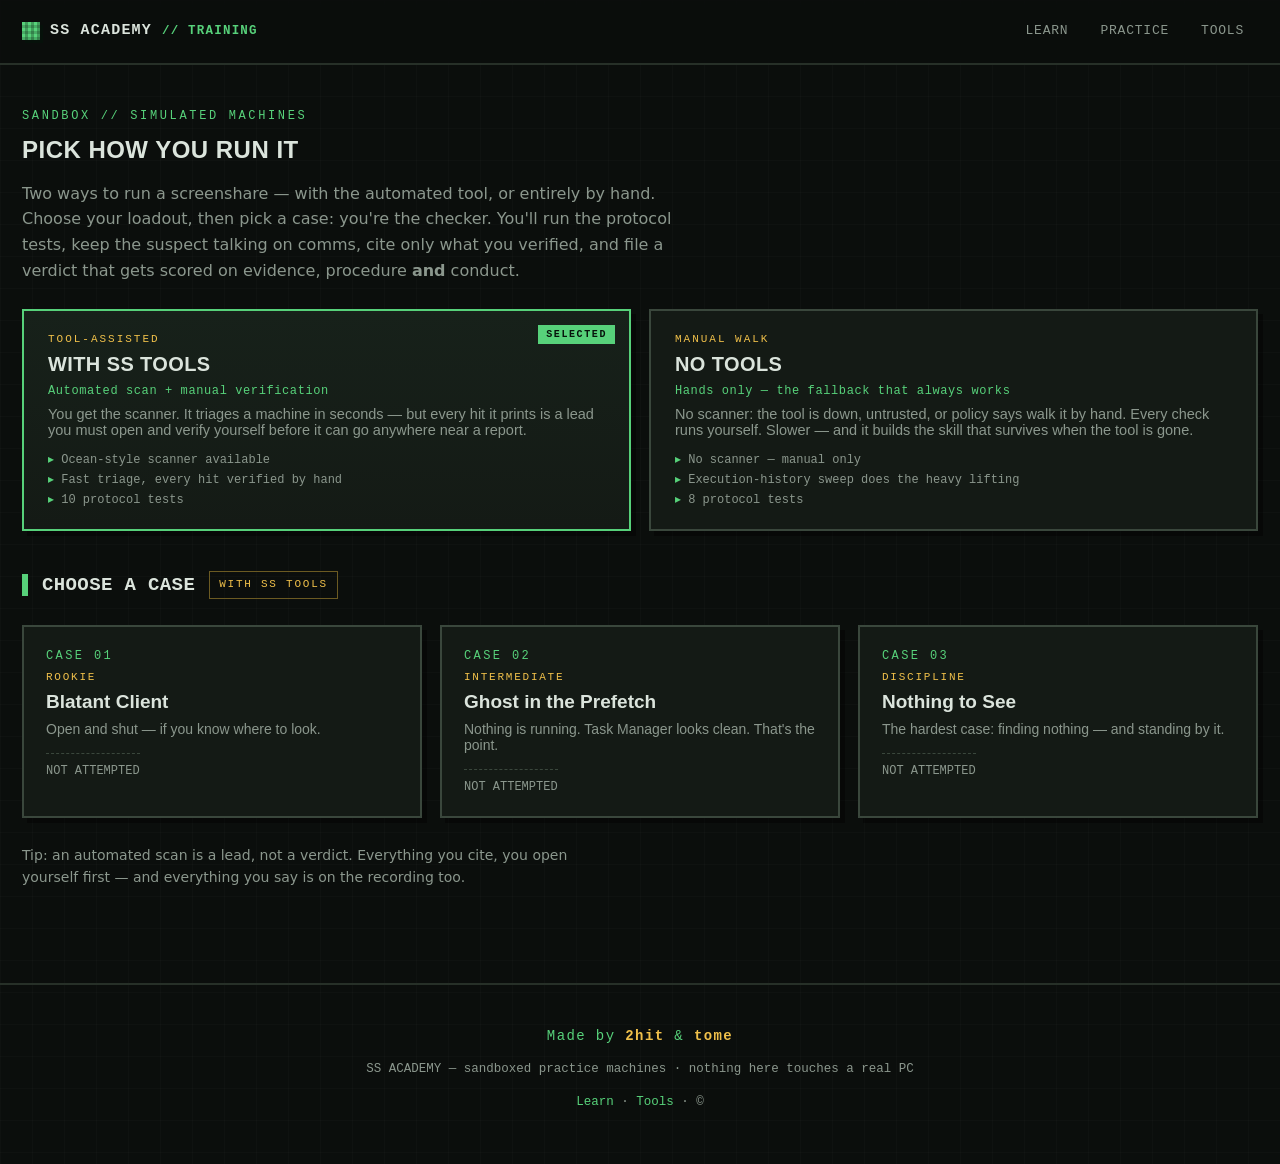
==== practice.html @ bb81f4fd "SS Academy — training site for Minecraft screenshare staff" ====
<!DOCTYPE html>
<html lang="en">
<head>
  <meta charset="utf-8">
  <meta name="viewport" content="width=device-width, initial-scale=1">
  <title>Practice — SS Academy</title>
  <meta name="description" content="Play a Minecraft screenshare simulator: pick a mode (with SS tools or without), run the protocol tests, handle the suspect's talk, cite evidence, file a verdict.">
  <link rel="icon" href="data:image/svg+xml,%3Csvg%20xmlns='http://www.w3.org/2000/svg' viewBox='0 0 16 16'%3E%3Crect width='16' height='16' fill='%2357d17a'/%3E%3Crect width='16' height='5' fill='%232c7a48'/%3E%3C/svg%3E">
  <link rel="stylesheet" href="assets/styles.css">
</head>
<body>

  <header class="topbar">
    <a class="brand" href="index.html"><span class="brand-block"></span>SS&nbsp;ACADEMY<small>// training</small></a>
    <nav class="nav">
      <a href="index.html">Learn</a>
      <a href="practice.html">Practice</a>
      <a href="tools.html">Tools</a>
    </nav>
  </header>

  <main class="wrap sim-wrap">

    <!-- ===== mode + case select ===== -->
    <div id="case-select">
      <p class="kicker">Sandbox // simulated machines</p>
      <h1 class="section-title" style="border:0;padding:0">Pick how you run it</h1>
      <p class="lede">
        Two ways to run a screenshare — with the automated tool, or entirely by hand.
        Choose your loadout, then pick a case: you're the checker. You'll run the protocol
        tests, keep the suspect talking on comms, cite only what you verified, and file a
        verdict that gets scored on evidence, procedure <b>and</b> conduct.
      </p>

      <div class="mode-grid" id="mode-grid"></div>

      <div class="subhead">
        <h2>Choose a case</h2>
        <span class="mode-badge" id="mode-badge">TOOL-ASSISTED</span>
      </div>
      <div class="case-grid" id="case-grid"></div>

      <p class="lede" style="margin-top:26px;font-size:14px">
        Tip: an automated scan is a lead, not a verdict. Everything you cite, you open yourself first —
        and everything you say is on the recording too.
      </p>
    </div>

    <!-- ===== briefing overlay ===== -->
    <div class="overlay" id="briefing" hidden>
      <div class="sheet">
        <span class="sheet-kicker">CASE BRIEF // PRIVATE CHANNEL</span>
        <h2>Field report</h2>
        <div class="report" id="brief-report"></div>

        <div class="runsheet">
          <h5>Run sheet <span id="brief-mode">WITH SS TOOLS</span></h5>
          <ol id="brief-steps"></ol>
        </div>

        <p class="rule">REC ON · player rights read out · evidence standard: beyond reasonable doubt · the suspect talks throughout — watch the comms channel</p>
        <div class="sheet-actions">
          <button class="btn btn-accent" id="btn-begin">▶ Begin check</button>
          <button class="btn btn-ghost" id="brief-cancel">Back to case list</button>
        </div>
      </div>
    </div>

    <!-- ===== case view ===== -->
    <div id="case-view" hidden>
      <div class="case-head">
        <div>
          <h2 id="case-title">CASE</h2>
          <span class="case-sub">SESSION RECORDED · EVIDENCE STANDARD: BEYOND REASONABLE DOUBT</span>
        </div>
        <div class="case-head-right">
          <span class="head-chip mode-chip" id="mode-chip">TOOL-ASSISTED</span>
          <span class="head-chip rec-chip" id="rec-chip">○ REC OFF</span>
          <button class="btn btn-ghost" id="btn-abandon">‹ Case list</button>
        </div>
      </div>

      <!-- protocol tests -->
      <section class="tests">
        <div class="tests-top">
          <span class="tests-title">Tests <small>// run the session like you would for real</small></span>
          <span class="tests-count" id="tests-count">0/8</span>
        </div>
        <div class="test-chips" id="test-chips"></div>
        <div class="test-log" id="test-log"><span class="muted">No tests run yet — start with the recording.</span></div>
      </section>

      <div class="sim-grid">
        <div class="sim-main">
          <nav class="panel-nav" id="panel-nav"></nav>
          <div class="panel-body" id="panel-body"></div>
        </div>

        <div class="side">
          <!-- suspect comms -->
          <section class="talk">
            <div class="talk-head">
              <span class="talk-name" id="talk-name">SUSPECT</span>
              <span class="talk-state" id="talk-state">ON CALL</span>
            </div>
            <div class="talk-feed" id="talk-feed"></div>
            <div class="talk-options" id="talk-options"></div>
          </section>

          <aside class="case-file">
            <h3>Case file</h3>
            <p class="hint">Items you cite go in the report. Remove anything you wouldn't defend at appeal.</p>
            <ul id="flagged-list"></ul>
            <div id="rights-badge" hidden></div>
            <button class="btn btn-accent" id="btn-verdict" style="width:100%">File verdict</button>
          </aside>
        </div>
      </div>
    </div>

    <!-- ===== item viewer modal ===== -->
    <div class="overlay" id="modal" hidden>
      <div class="sheet modal-box">
        <div class="modal-head">
          <div>
            <h3 id="modal-title"></h3>
            <div class="modal-sub" id="modal-sub"></div>
            <div class="modal-meta" id="modal-meta"></div>
          </div>
          <button class="close-x" id="btn-close" title="Close">✕</button>
        </div>

        <div class="rights-box" id="rights-warn" hidden>
          <h4>⚠ Player rights warning</h4>
          <p>This falls under the player's right to refuse invasive searches — browser/search history, personal files, credentials, social dumps.</p>
          <p class="small">Proceeding stamps a <b>procedural breach</b> on this session. On appeal, evidence collected past the line can take the whole ban down with it. The suspect is saying something about it right now — check comms.</p>
          <div class="sheet-actions">
            <button class="btn btn-ghost" id="btn-rights-back">Close — I don't need it</button>
            <button class="btn btn-danger" id="btn-rights-proceed">Proceed anyway</button>
          </div>
        </div>

        <div id="modal-detail"></div>

        <div class="modal-actions" id="modal-actions">
          <span id="flag-area" style="display:flex;gap:10px;align-items:center;flex-wrap:wrap">
            <button class="btn btn-accent" id="btn-flag">⚑ Cite as evidence</button>
            <span class="breach-tag" id="breach-tag" hidden>PROCEDURAL BREACH ON RECORD — cannot cite</span>
          </span>
        </div>
      </div>
    </div>

    <!-- ===== verdict modal ===== -->
    <div class="overlay" id="verdict-modal" hidden>
      <div class="sheet">
        <span class="sheet-kicker">REPORT STATION</span>
        <h2>File your verdict</h2>

        <label class="verdict-opt">
          <input type="radio" name="verdict" value="ban">
          <span><b>BAN — evidence is concrete</b><span>Artifacts you verified directly tie this player to cheats.</span></span>
        </label>
        <label class="verdict-opt">
          <input type="radio" name="verdict" value="insufficient">
          <span><b>INSUFFICIENT — cannot stand at appeal</b><span>Something is off, but nothing verified meets the standard.</span></span>
        </label>
        <label class="verdict-opt">
          <input type="radio" name="verdict" value="clean">
          <span><b>CLEAN — nothing here</b><span>Checks came back clear. The player walks.</span></span>
        </label>

        <div id="cites-wrap">
          <h5>Items cited in this report</h5>
          <ul id="verdict-cites"></ul>
        </div>
        <p id="verdict-hint"></p>

        <div class="sheet-actions">
          <button class="btn btn-accent" id="btn-submit-verdict">Next: field test ›</button>
          <button class="btn btn-ghost" id="verdict-cancel">Back to check</button>
        </div>
      </div>
    </div>

    <!-- ===== field test modal ===== -->
    <div class="overlay" id="quiz-modal" hidden>
      <div class="sheet">
        <span class="sheet-kicker">FIELD TEST // 3 QUESTIONS</span>
        <h2>Before you file</h2>
        <p class="muted" style="margin-top:6px">Procedure, player-talk, evidence standard. Answers are scored — pick what you'd actually say and do.</p>
        <div id="quiz-qs"></div>
        <p id="quiz-hint"></p>
        <div class="sheet-actions">
          <button class="btn btn-accent" id="btn-submit-quiz">Submit answers &amp; file verdict</button>
        </div>
      </div>
    </div>

    <!-- ===== appeal modal ===== -->
    <div class="overlay" id="appeal-modal" hidden>
      <div class="sheet">
        <span class="sheet-kicker">APPEAL // THE PANEL REVIEWS YOUR FILE</span>
        <h2>Defend the case</h2>
        <p class="muted" style="margin-top:6px">The player disputes it. Three challenges to your report — any citation the panel isn't convinced by gets <b>struck</b>, and a ban left standing on nothing is overturned.</p>
        <div id="appeal-qs"></div>
        <p id="appeal-hint"></p>
        <div class="sheet-actions">
          <button class="btn btn-accent" id="btn-submit-appeal">Hear the verdict</button>
        </div>
      </div>
    </div>

    <!-- ===== results overlay ===== -->
    <div class="overlay" id="results" hidden>
      <div class="sheet results-sheet">
        <span class="sheet-kicker">SESSION REVIEW</span>
        <div class="results-top">
          <h2 id="results-grade">—</h2>
          <span id="results-score">0/100</span>
        </div>
        <div id="results-verdict"></div>

        <ul id="breakdown"></ul>
        <div class="results-note" id="results-note"></div>

        <!-- after-action: the part of the machine your report never touched -->
        <div class="review" id="review" hidden>
          <h5>After-action // what your report doesn't show</h5>
          <div class="rev-block" id="review-missed-wrap" hidden>
            <h6 class="rev-miss-h">MISSED — evidence your report never cited</h6>
            <div id="review-missed"></div>
          </div>
          <div class="rev-block" id="review-held-wrap" hidden>
            <h6 class="rev-held-h">HELD THE LINE — temptations you didn't act on</h6>
            <div id="review-held"></div>
          </div>
        </div>

        <div class="quiz-review" id="quiz-review" hidden></div>

        <div class="debrief" id="debrief"></div>

        <div class="sheet-actions">
          <button class="btn btn-accent" id="btn-replay">↻ Replay case</button>
          <button class="btn" id="btn-cases">Case list</button>
        </div>
      </div>
    </div>

  </main>

  <footer class="footer">
    <p class="credit">Made by <b>2hit</b> &amp; <b>tome</b></p>
    <p>SS ACADEMY — sandboxed practice machines · nothing here touches a real PC</p>
    <p><a href="index.html">Learn</a> · <a href="tools.html">Tools</a> · © <span data-year></span></p>
  </footer>

  <script src="assets/scenarios.js"></script>
  <script src="assets/session.js"></script>
  <script src="assets/sim.js"></script>
</body>
</html>
---- assets/styles.css ----
/* ============================================================
   SS Academy — dark ops-console theme with blocky accents
   Zero external resources: system fonts only, works offline.
   ============================================================ */

:root {
  --bg: #0b0e0c;
  --bg2: #10150f;
  --panel: #141a15;
  --panel2: #1a211b;
  --line: #273028;
  --line-hi: #3a473c;
  --text: #dbe4dc;
  --muted: #8b978d;
  --accent: #57d17a;
  --accent-dim: #2c7a48;
  --gold: #f0c04a;
  --red: #e5534b;
  --blue: #5aa7e8;
  --mono: "Lucida Console", "Courier New", ui-monospace, monospace;
  --sans: Tahoma, Verdana, "DejaVu Sans", Geneva, sans-serif;
  --display: "Arial Black", "Arial Bold", Impact, "Helvetica Neue", sans-serif;
}

* { box-sizing: border-box; }

/* `hidden` must win over component display rules */
[hidden] { display: none !important; }

html { scroll-behavior: smooth; scroll-padding-top: 76px; }

body {
  margin: 0;
  background:
    linear-gradient(90deg, rgba(255,255,255,.014) 1px, transparent 1px) 0 0 / 32px 32px,
    linear-gradient(rgba(255,255,255,.014) 1px, transparent 1px) 0 0 / 32px 32px,
    var(--bg);
  color: var(--text);
  font-family: var(--sans);
  font-size: 16px;
  line-height: 1.6;
}

h1, h2, h3, h4, .mono { font-family: var(--mono); }

h1, h2, h3 { line-height: 1.2; letter-spacing: .02em; }

a { color: var(--accent); text-decoration: none; }
a:hover { text-decoration: underline; }

::selection { background: var(--accent-dim); color: #fff; }

/* ---------- top bar ---------- */

.topbar {
  position: sticky;
  top: 0;
  z-index: 40;
  display: flex;
  align-items: center;
  gap: 20px;
  padding: 12px 22px;
  background: rgba(11, 14, 12, .92);
  border-bottom: 2px solid var(--line);
  backdrop-filter: blur(6px);
}

.brand {
  display: flex;
  align-items: center;
  gap: 10px;
  font-family: var(--mono);
  font-weight: 700;
  font-size: 15px;
  letter-spacing: .08em;
  color: var(--text);
  text-transform: uppercase;
}
.brand:hover { text-decoration: none; }

.brand-block {
  width: 18px;
  height: 18px;
  background:
    linear-gradient(90deg, transparent 50%, rgba(0,0,0,.25) 50%) 0 0 / 6px 6px,
    linear-gradient(transparent 50%, rgba(0,0,0,.18) 50%) 0 0 / 6px 6px,
    var(--accent);
  box-shadow: 3px 3px 0 #06110a;
}

.brand small { color: var(--accent); }

.nav { display: flex; gap: 4px; margin-left: auto; flex-wrap: wrap; }

.nav a {
  font-family: var(--mono);
  font-size: 13px;
  letter-spacing: .06em;
  text-transform: uppercase;
  color: var(--muted);
  padding: 7px 12px;
  border: 2px solid transparent;
}
.nav a:hover { color: var(--text); text-decoration: none; background: var(--panel); }
.nav a.active { color: var(--bg); background: var(--accent); border-color: var(--accent); font-weight: 700; }

/* ---------- layout ---------- */

.wrap { max-width: 1120px; margin: 0 auto; padding: 42px 22px 80px; }

.kicker {
  font-family: var(--mono);
  font-size: 12px;
  letter-spacing: .22em;
  text-transform: uppercase;
  color: var(--accent);
  margin: 0 0 10px;
}

.lede { color: var(--muted); max-width: 68ch; }

section { margin-top: 56px; }

.section-title {
  font-size: 24px;
  text-transform: uppercase;
  margin: 0 0 6px;
  border-left: 6px solid var(--accent);
  padding-left: 14px;
}

.section-sub { color: var(--muted); margin: 0 0 24px; }

/* ---------- hero ---------- */

.hero {
  margin-top: 26px;
  padding: 44px 40px;
  background: linear-gradient(180deg, var(--panel2), var(--panel));
  border: 2px solid var(--line-hi);
  box-shadow: 8px 8px 0 rgba(0,0,0,.45);
  position: relative;
  overflow: hidden;
}
.hero::after {
  content: "";
  position: absolute;
  inset: auto 0 0 0;
  height: 6px;
  background: repeating-linear-gradient(90deg, var(--accent) 0 18px, var(--accent-dim) 18px 36px);
}

.hero h1 {
  font-size: clamp(30px, 5vw, 46px);
  margin: 0 0 14px;
  text-transform: uppercase;
}

.hero h1 em { font-style: normal; color: var(--accent); }

.hero p { color: var(--muted); max-width: 62ch; }

.cta-row { display: flex; gap: 14px; flex-wrap: wrap; margin-top: 28px; }

/* ---------- buttons ---------- */

.btn {
  display: inline-block;
  font-family: var(--mono);
  font-size: 13px;
  font-weight: 700;
  letter-spacing: .08em;
  text-transform: uppercase;
  color: var(--text);
  background: var(--panel2);
  border: 2px solid var(--line-hi);
  padding: 11px 18px;
  cursor: pointer;
  box-shadow: 4px 4px 0 rgba(0,0,0,.5);
  transition: transform .06s, box-shadow .06s;
}
.btn:hover { transform: translate(-2px, -2px); box-shadow: 6px 6px 0 rgba(0,0,0,.5); text-decoration: none; }
.btn:active { transform: translate(1px, 1px); box-shadow: 2px 2px 0 rgba(0,0,0,.5); }

.btn-accent { background: var(--accent); border-color: var(--accent); color: #07130b; }
.btn-warn { background: var(--gold); border-color: var(--gold); color: #1a1405; }
.btn-danger { background: transparent; border-color: var(--red); color: var(--red); }
.btn-ghost { background: transparent; }
.btn-lg { font-size: 15px; padding: 14px 26px; }

.btn-danger-flash { animation: pulse 1.1s infinite; border-color: var(--red); color: var(--red); }
@keyframes pulse { 50% { box-shadow: 0 0 0 4px rgba(229,83,75,.25); } }

/* ---------- cards / grids ---------- */

.grid { display: grid; gap: 18px; }
.grid-3 { grid-template-columns: repeat(auto-fit, minmax(250px, 1fr)); }
.grid-2 { grid-template-columns: repeat(auto-fit, minmax(320px, 1fr)); }

.card {
  background: var(--panel);
  border: 2px solid var(--line);
  padding: 22px;
}
.card h3 { margin: 0 0 10px; font-size: 16px; text-transform: uppercase; }
.card p { margin: 0; color: var(--muted); font-size: 15px; }

.tag {
  display: inline-block;
  font-family: var(--mono);
  font-size: 11px;
  letter-spacing: .14em;
  text-transform: uppercase;
  padding: 3px 8px;
  border: 1px solid var(--line-hi);
  color: var(--muted);
  margin-bottom: 12px;
}
.tag.ok { color: var(--accent); border-color: var(--accent-dim); }
.tag.warn { color: var(--gold); border-color: #6b5a22; }
.tag.bad { color: var(--red); border-color: #6b2b27; }

/* ---------- flow steps ---------- */

.flow { counter-reset: step; display: grid; gap: 12px; }
.flow-step {
  counter-increment: step;
  display: grid;
  grid-template-columns: 52px 1fr;
  gap: 16px;
  align-items: start;
  background: var(--panel);
  border: 2px solid var(--line);
  padding: 16px 18px;
}
.flow-step::before {
  content: "0" counter(step);
  font-family: var(--mono);
  font-weight: 700;
  font-size: 18px;
  color: var(--accent);
  border-right: 2px solid var(--line);
  padding-right: 14px;
  line-height: 1.5;
}
.flow-step h4 { margin: 0 0 4px; font-size: 14px; text-transform: uppercase; letter-spacing: .06em; }
.flow-step p { margin: 0; color: var(--muted); font-size: 15px; }

/* ---------- checklists ---------- */

.checklist { list-style: none; margin: 0; padding: 0; display: grid; gap: 10px; }
.checklist li {
  background: var(--panel);
  border: 2px solid var(--line);
  border-left: 6px solid var(--accent-dim);
  padding: 12px 16px;
  font-size: 15px;
}
.checklist li b { font-family: var(--mono); color: var(--accent); display: block; font-size: 13px; letter-spacing: .06em; text-transform: uppercase; }
.checklist li span { color: var(--muted); }

.stoplist li { border-left-color: var(--red); }
.stoplist li b { color: var(--red); }

/* ---------- callout ---------- */

.callout {
  background: var(--panel);
  border: 2px solid var(--gold);
  padding: 20px 22px;
  font-size: 15px;
}
.callout h4 { margin: 0 0 8px; color: var(--gold); font-size: 14px; text-transform: uppercase; letter-spacing: .1em; }
.callout p { margin: 0; color: var(--muted); }

/* ---------- rubric ---------- */

.rubric { list-style: none; padding: 0; margin: 0; display: grid; gap: 10px; counter-reset: rub; }
.rubric li {
  counter-increment: rub;
  display: grid;
  grid-template-columns: 44px 1fr;
  gap: 14px;
  background: var(--panel);
  border: 2px solid var(--line);
  padding: 14px 16px;
}
.rubric li::before {
  content: counter(rub);
  font-family: var(--mono);
  font-weight: 700;
  color: var(--gold);
  font-size: 18px;
}
.rubric b { display: block; font-family: var(--mono); font-size: 14px; text-transform: uppercase; }
.rubric span { color: var(--muted); font-size: 15px; }

/* ---------- tool cards ---------- */

.tool-card { background: var(--panel); border: 2px solid var(--line); padding: 24px; }
.tool-card .tool-head { display: flex; align-items: baseline; justify-content: space-between; gap: 12px; flex-wrap: wrap; }
.tool-card h3 { margin: 0; font-size: 19px; }
.tool-card .verdict {
  font-family: var(--mono);
  font-size: 11px;
  letter-spacing: .12em;
  padding: 4px 9px;
  text-transform: uppercase;
  white-space: nowrap;
}
.verdict.v-ok { background: var(--accent-dim); color: #eafff0; }
.verdict.v-mid { background: #6b5a22; color: #ffe9a8; }
.verdict.v-info { background: #234a6b; color: #cfe8ff; }
.tool-card .tool-src { font-family: var(--mono); font-size: 13px; color: var(--blue); word-break: break-all; }
.tool-card ul { margin: 14px 0 0; padding-left: 18px; color: var(--muted); font-size: 15px; }
.tool-card ul li { margin-bottom: 6px; }

/* ============================================================
   practice.html — simulator
   ============================================================ */

.sim-wrap { max-width: 1340px; }

/* case select */

.case-grid { display: grid; grid-template-columns: repeat(auto-fit, minmax(270px, 1fr)); gap: 18px; margin-top: 26px; }

.case-card {
  text-align: left;
  background: var(--panel);
  border: 2px solid var(--line-hi);
  padding: 22px;
  cursor: pointer;
  color: var(--text);
  display: flex;
  flex-direction: column;
  gap: 8px;
  box-shadow: 5px 5px 0 rgba(0,0,0,.4);
  transition: transform .07s, border-color .07s;
}
.case-card:hover { transform: translate(-3px, -3px); border-color: var(--accent); text-decoration: none; }
.case-num { font-family: var(--mono); font-size: 12px; letter-spacing: .2em; color: var(--accent); }
.case-diff { font-family: var(--mono); font-size: 11px; letter-spacing: .16em; color: var(--gold); }
.case-title { font-family: var(--mono); font-size: 20px; font-weight: 700; }
.case-tag { color: var(--muted); font-size: 14px; }
.case-best { font-family: var(--mono); font-size: 12px; color: var(--muted); margin-top: 8px; border-top: 1px dashed var(--line-hi); padding-top: 10px; }
.best-pass { color: var(--accent); }

/* briefing overlay */

.overlay {
  position: fixed;
  inset: 0;
  z-index: 60;
  background: rgba(5, 7, 6, .88);
  display: flex;
  align-items: center;
  justify-content: center;
  padding: 24px;
  overflow: auto;
}

.sheet {
  background: var(--panel);
  border: 2px solid var(--line-hi);
  box-shadow: 10px 10px 0 rgba(0,0,0,.5);
  max-width: 720px;
  width: 100%;
  padding: 30px;
}

.sheet h2 { margin: 0 0 4px; text-transform: uppercase; font-size: 22px; }
.sheet .sheet-kicker { font-family: var(--mono); font-size: 12px; letter-spacing: .2em; color: var(--accent); }

.report {
  background: var(--bg2);
  border: 1px solid var(--line);
  padding: 18px;
  white-space: pre-line;
  font-size: 15px;
  color: var(--text);
  margin: 18px 0;
}

.sheet .rule { font-size: 13px; color: var(--muted); font-family: var(--mono); }
.sheet-actions { display: flex; gap: 12px; margin-top: 22px; flex-wrap: wrap; }

/* case view layout */

.case-head {
  display: flex;
  align-items: center;
  justify-content: space-between;
  gap: 16px;
  flex-wrap: wrap;
  border: 2px solid var(--line);
  background: var(--panel);
  padding: 14px 18px;
  margin-bottom: 16px;
}
.case-head h2 { margin: 0; font-size: 18px; text-transform: uppercase; }
.case-head .case-sub { font-family: var(--mono); font-size: 12px; color: var(--muted); letter-spacing: .1em; }

.sim-grid {
  display: grid;
  grid-template-columns: minmax(0, 1fr) 310px;
  gap: 16px;
  align-items: start;
}

.sim-main {
  background: var(--panel);
  border: 2px solid var(--line);
  display: grid;
  grid-template-columns: 190px minmax(0, 1fr);
  min-height: 560px;
}

.panel-nav { border-right: 2px solid var(--line); background: var(--bg2); padding: 10px; display: flex; flex-direction: column; gap: 6px; }

.panel-tab {
  text-align: left;
  background: transparent;
  border: 2px solid transparent;
  color: var(--muted);
  padding: 10px 12px;
  cursor: pointer;
  font-family: var(--mono);
}
.panel-tab .tab-label { display: block; font-size: 13px; letter-spacing: .1em; font-weight: 700; }
.panel-tab .tab-sub { display: block; font-size: 11px; color: var(--muted); opacity: .8; }
.panel-tab:hover { background: var(--panel); color: var(--text); }
.panel-tab.active { background: var(--accent); border-color: var(--accent); color: #07130b; }
.panel-tab.active .tab-sub { color: #07130b; }

.panel-body { padding: 20px; min-width: 0; }

.panel-head h3 { margin: 0 0 4px; font-size: 16px; letter-spacing: .12em; }
.panel-head p { margin: 0 0 16px; color: var(--muted); font-size: 14px; }

.rows { display: flex; flex-direction: column; gap: 6px; }

.row {
  display: flex;
  align-items: center;
  gap: 12px;
  width: 100%;
  text-align: left;
  background: var(--panel2);
  border: 2px solid var(--line);
  color: var(--text);
  padding: 10px 14px;
  cursor: pointer;
  font-family: var(--sans);
}
.row:hover { border-color: var(--line-hi); background: #1e261f; }
.row.cited { border-color: var(--accent-dim); box-shadow: inset 4px 0 0 var(--accent); }
.row-main { display: flex; flex-direction: column; min-width: 0; flex: 1; }
.row-title { font-family: var(--mono); font-size: 14px; font-weight: 600; }
.row-sub { font-family: var(--mono); font-size: 12px; color: var(--muted); word-break: break-all; }
.row-badge {
  font-family: var(--mono);
  font-size: 10px;
  letter-spacing: .14em;
  background: var(--accent);
  color: #07130b;
  font-weight: 700;
  padding: 3px 7px;
  flex-shrink: 0;
}

/* scan */

.scan-wrap { display: flex; flex-direction: column; gap: 14px; }
.scan-blurb { color: var(--muted); font-size: 14px; margin: 0; }
.scan-wait, .scan-done { font-family: var(--mono); font-size: 12px; color: var(--muted); padding: 8px 4px; letter-spacing: .08em; }
.scan-done { color: var(--accent); }

/* sidebar / case file */

.case-file {
  background: var(--panel);
  border: 2px solid var(--line);
  padding: 18px;
  position: sticky;
  top: 74px;
}
.case-file h3 { margin: 0 0 4px; font-size: 15px; letter-spacing: .12em; text-transform: uppercase; }
.case-file .hint { font-size: 12px; color: var(--muted); margin: 0 0 14px; }

#flagged-list { list-style: none; margin: 0 0 14px; padding: 0; display: flex; flex-direction: column; gap: 6px; }
#flagged-list li {
  display: flex;
  align-items: center;
  justify-content: space-between;
  gap: 8px;
  background: var(--panel2);
  border-left: 4px solid var(--accent);
  padding: 7px 10px;
  font-family: var(--mono);
  font-size: 12px;
  word-break: break-all;
}
#flagged-list .empty { font-family: var(--sans); font-size: 13px; }
.muted { color: var(--muted); }

.chip-x {
  background: transparent;
  border: 1px solid var(--line-hi);
  color: var(--muted);
  cursor: pointer;
  font-size: 11px;
  padding: 1px 6px;
  flex-shrink: 0;
}
.chip-x:hover { border-color: var(--red); color: var(--red); }

#rights-badge {
  display: block;
  background: rgba(229, 83, 75, .12);
  border: 2px solid var(--red);
  color: var(--red);
  font-family: var(--mono);
  font-size: 11px;
  letter-spacing: .1em;
  padding: 8px 10px;
  margin-bottom: 12px;
  text-align: center;
}

/* item modal */

.modal-box { max-width: 760px; width: 100%; }

.modal-head {
  display: flex;
  justify-content: space-between;
  align-items: start;
  gap: 14px;
  border-bottom: 2px solid var(--line);
  padding-bottom: 14px;
  margin-bottom: 16px;
}
.modal-head h3 { margin: 0; font-size: 17px; word-break: break-all; }
.modal-sub { font-family: var(--mono); font-size: 12px; color: var(--blue); word-break: break-all; margin-top: 4px; }
.modal-meta { font-family: var(--mono); font-size: 12px; color: var(--muted); }

.close-x {
  background: var(--panel2);
  border: 2px solid var(--line-hi);
  color: var(--muted);
  font-family: var(--mono);
  font-size: 14px;
  width: 34px;
  height: 34px;
  cursor: pointer;
  flex-shrink: 0;
}
.close-x:hover { border-color: var(--red); color: var(--red); }

#modal-detail {
  background: var(--bg2);
  border: 1px solid var(--line);
  padding: 16px;
  font-family: var(--mono);
  font-size: 13px;
  line-height: 1.65;
  white-space: pre-wrap;
  overflow-x: auto;
  max-height: 46vh;
  overflow-y: auto;
}

.modal-actions {
  display: flex;
  justify-content: space-between;
  align-items: center;
  gap: 14px;
  margin-top: 18px;
  flex-wrap: wrap;
}

.breach-tag {
  font-family: var(--mono);
  font-size: 12px;
  color: var(--red);
  border: 2px dashed var(--red);
  padding: 8px 12px;
}

.rights-box {
  border: 2px solid var(--red);
  background: rgba(229, 83, 75, .08);
  padding: 20px;
}
.rights-box h4 { margin: 0 0 8px; color: var(--red); font-size: 15px; text-transform: uppercase; letter-spacing: .1em; }
.rights-box p { margin: 0 0 10px; color: var(--text); font-size: 15px; }
.rights-box .small { color: var(--muted); font-size: 13px; }

/* verdict modal */

.verdict-opt {
  display: flex;
  gap: 12px;
  align-items: start;
  background: var(--panel2);
  border: 2px solid var(--line);
  padding: 13px 15px;
  margin-bottom: 10px;
  cursor: pointer;
}
.verdict-opt:hover { border-color: var(--line-hi); }
.verdict-opt input { accent-color: var(--accent); margin-top: 4px; }
.verdict-opt b { font-family: var(--mono); font-size: 14px; letter-spacing: .06em; display: block; }
.verdict-opt span { color: var(--muted); font-size: 13px; }

#cites-wrap { margin-top: 16px; }
#cites-wrap h5 { font-family: var(--mono); font-size: 12px; letter-spacing: .14em; color: var(--muted); margin: 0 0 8px; text-transform: uppercase; }
#verdict-cites { list-style: none; margin: 0; padding: 0; display: flex; flex-wrap: wrap; gap: 6px; }
#verdict-cites li {
  font-family: var(--mono);
  font-size: 12px;
  background: var(--bg2);
  border: 1px solid var(--accent-dim);
  padding: 4px 9px;
}
#verdict-cites li.muted { border-color: var(--line); }

#verdict-hint { color: var(--gold); font-family: var(--mono); font-size: 13px; min-height: 20px; margin: 8px 0 0; }

/* results */

.results-sheet { max-width: 820px; }

.results-top { display: flex; align-items: baseline; justify-content: space-between; gap: 16px; flex-wrap: wrap; }
#results-grade { font-size: clamp(30px, 6vw, 44px); font-weight: 700; letter-spacing: .04em; }
.grade-good { color: var(--accent); }
.grade-warn { color: var(--gold); }
.grade-bad { color: var(--red); }
#results-score { font-family: var(--mono); font-size: 24px; color: var(--text); }
#results-verdict { font-family: var(--mono); font-size: 14px; color: var(--muted); margin-top: 6px; }
#results-verdict .ok { color: var(--accent); }
#results-verdict .no { color: var(--red); }

.results-note {
  border: 2px solid var(--line);
  background: var(--bg2);
  padding: 14px 16px;
  font-size: 15px;
  margin: 18px 0;
}
.results-note.good { border-color: var(--accent-dim); }
.results-note.bad { border-color: var(--red); color: #ffd9d6; }

#breakdown { list-style: none; margin: 0 0 8px; padding: 0; }
#breakdown li {
  display: flex;
  justify-content: space-between;
  gap: 14px;
  font-family: var(--mono);
  font-size: 13px;
  padding: 8px 12px;
  border-bottom: 1px solid var(--line);
  color: var(--muted);
}
#breakdown li b { color: var(--text); }
#breakdown li.good b { color: var(--accent); }
#breakdown li.bad b { color: var(--red); }

.debrief { border-top: 2px solid var(--line); margin-top: 22px; padding-top: 18px; }
.debrief h4 { margin: 0 0 4px; font-size: 16px; color: var(--gold); text-transform: uppercase; }
.debrief-summary { color: var(--muted); font-style: italic; margin: 0 0 16px; }
.debrief-point { display: flex; flex-direction: column; gap: 3px; margin-bottom: 13px; }
.debrief-point b { font-family: var(--mono); font-size: 13px; color: var(--accent); letter-spacing: .05em; text-transform: uppercase; }
.debrief-point span { color: var(--muted); font-size: 14.5px; }

/* ---------- footer ---------- */

.footer {
  border-top: 2px solid var(--line);
  padding: 26px 22px 40px;
  text-align: center;
  color: var(--muted);
  font-family: var(--mono);
  font-size: 12.5px;
}
.footer a { color: var(--accent); }
.footer .credit { color: var(--accent); font-size: 14px; letter-spacing: .1em; margin-bottom: 8px; }
.footer .credit b { color: var(--gold); font-weight: 700; }

/* ---------- responsive ---------- */

@media (max-width: 980px) {
  .sim-grid { grid-template-columns: 1fr; }
  .case-file { position: static; }
}

@media (max-width: 760px) {
  .sim-main { grid-template-columns: 1fr; }
  .panel-nav { flex-direction: row; overflow-x: auto; border-right: none; border-bottom: 2px solid var(--line); }
  .panel-tab { white-space: nowrap; }
  .tab-sub { display: none; }
  .hero { padding: 30px 22px; }
  .flow-step { grid-template-columns: 40px 1fr; }
  .topbar { flex-wrap: wrap; gap: 8px; }
  .nav { margin-left: 0; }
}

/* ============================================================
   practice mini-game: modes, tests, comms, field test
   ============================================================ */

/* --- mode select --- */

.mode-grid { display: grid; grid-template-columns: repeat(auto-fit, minmax(320px, 1fr)); gap: 18px; margin-top: 26px; }

.mode-card {
  text-align: left;
  background: var(--panel);
  border: 2px solid var(--line-hi);
  padding: 22px 24px;
  cursor: pointer;
  color: var(--text);
  display: flex;
  flex-direction: column;
  gap: 8px;
  box-shadow: 5px 5px 0 rgba(0,0,0,.4);
  transition: transform .07s, border-color .07s;
  position: relative;
}
.mode-card:hover { transform: translate(-3px, -3px); border-color: var(--accent); }
.mode-card.picked { border-color: var(--accent); background: linear-gradient(180deg, #17211a, var(--panel)); }
.mode-card.picked::after {
  content: "SELECTED";
  position: absolute;
  top: 14px;
  right: 14px;
  font-family: var(--mono);
  font-size: 10px;
  letter-spacing: .16em;
  background: var(--accent);
  color: #07130b;
  font-weight: 700;
  padding: 4px 8px;
}
.mode-name { font-family: var(--mono); font-size: 21px; font-weight: 700; letter-spacing: .04em; }
.mode-tag { font-family: var(--mono); font-size: 11px; letter-spacing: .18em; color: var(--gold); }
.mode-sub { font-family: var(--mono); font-size: 12px; color: var(--accent); letter-spacing: .05em; }
.mode-desc { color: var(--muted); font-size: 14.5px; }
.mode-bullets { list-style: none; margin: 6px 0 0; padding: 0; display: flex; flex-direction: column; gap: 5px; }
.mode-bullets li { font-family: var(--mono); font-size: 12px; color: var(--muted); }
.mode-bullets li::before { content: "▸ "; color: var(--accent); }

.subhead { display: flex; align-items: center; gap: 14px; margin-top: 40px; flex-wrap: wrap; }
.subhead h2 { margin: 0; font-size: 19px; text-transform: uppercase; border-left: 6px solid var(--accent); padding-left: 14px; }
.mode-badge { font-family: var(--mono); font-size: 11px; letter-spacing: .16em; color: var(--gold); border: 1px solid #6b5a22; padding: 4px 9px; }

/* --- briefing run sheet --- */

.runsheet { background: var(--bg2); border: 1px solid var(--line); padding: 16px 18px; margin: 0 0 16px; }
.runsheet h5 { margin: 0 0 10px; font-family: var(--mono); font-size: 12px; letter-spacing: .16em; text-transform: uppercase; color: var(--accent); }
.runsheet h5 span { color: var(--gold); }
.runsheet ol { margin: 0; padding-left: 20px; columns: 2; column-gap: 26px; }
.runsheet li { font-size: 13.5px; color: var(--text); margin-bottom: 5px; break-inside: avoid; }
.runsheet li b { font-family: var(--mono); font-size: 12.5px; color: var(--accent); }
.runsheet li small { color: var(--muted); display: block; font-size: 12px; }
@media (max-width: 640px) { .runsheet ol { columns: 1; } }

/* --- case head chips --- */

.case-head-right { display: flex; align-items: center; gap: 10px; flex-wrap: wrap; }
.head-chip { font-family: var(--mono); font-size: 11px; letter-spacing: .12em; padding: 5px 9px; border: 1px solid var(--line-hi); color: var(--muted); }
.mode-chip { color: var(--gold); border-color: #6b5a22; }
.rec-chip { color: var(--red); border-color: #6b2b27; }
.rec-chip.live { color: var(--accent); border-color: var(--accent-dim); animation: blink 1.6s infinite; }
@keyframes blink { 50% { opacity: .45; } }

/* --- tests strip --- */

.tests {
  background: var(--panel);
  border: 2px solid var(--line);
  padding: 14px 16px;
  margin-bottom: 16px;
}
.tests-top { display: flex; justify-content: space-between; align-items: baseline; gap: 12px; margin-bottom: 10px; }
.tests-title { font-family: var(--mono); font-size: 13px; letter-spacing: .14em; text-transform: uppercase; font-weight: 700; }
.tests-title small { color: var(--muted); font-size: 11px; letter-spacing: .06em; text-transform: none; font-weight: 400; }
.tests-count { font-family: var(--mono); font-size: 12px; color: var(--accent); }

.test-chips { display: flex; flex-wrap: wrap; gap: 7px; }

.tchip {
  position: relative;
  overflow: hidden;
  font-family: var(--mono);
  font-size: 11px;
  letter-spacing: .07em;
  text-transform: uppercase;
  background: var(--panel2);
  border: 2px solid var(--line);
  color: var(--muted);
  padding: 7px 10px;
  cursor: pointer;
  text-align: left;
}
.tchip:hover { border-color: var(--line-hi); color: var(--text); }
.tchip .tstate { color: var(--line-hi); margin-right: 6px; }
.tchip.running { color: var(--gold); border-color: #6b5a22; }
.tchip.running .tstate { color: var(--gold); }
.tchip.done { color: var(--accent); border-color: var(--accent-dim); background: rgba(87,209,122,.07); }
.tchip.done .tstate { color: var(--accent); }
.tchip.auto { border-style: dashed; }
.tchip:disabled { cursor: default; opacity: .85; }

.tchip .bar {
  position: absolute;
  left: 0; bottom: 0;
  height: 3px;
  width: 0;
  background: var(--gold);
  animation: fill var(--dur, 900ms) linear forwards;
}
.tchip.done .bar { background: var(--accent); width: 100%; animation: none; }
@keyframes fill { to { width: 100%; } }

.test-log {
  margin-top: 10px;
  border-top: 1px dashed var(--line);
  padding-top: 9px;
  display: flex;
  flex-direction: column;
  gap: 4px;
  max-height: 118px;
  overflow-y: auto;
}
.tlog-line { font-family: var(--mono); font-size: 12px; color: var(--muted); }
.tlog-line b { color: var(--text); letter-spacing: .08em; }
.tlog-line.ok b { color: var(--accent); }
.tlog-line.hit b { color: var(--gold); }
.tlink { background: none; border: none; color: var(--blue); font-family: var(--mono); font-size: 11px; cursor: pointer; padding: 0 0 0 6px; text-decoration: underline; }

/* --- side column: comms + case file --- */

.side { display: flex; flex-direction: column; gap: 16px; min-width: 0; }

.talk { background: var(--panel); border: 2px solid var(--line); display: flex; flex-direction: column; min-height: 300px; }
.talk-head {
  display: flex; justify-content: space-between; align-items: center; gap: 10px;
  background: var(--bg2); border-bottom: 2px solid var(--line);
  padding: 9px 12px;
}
.talk-name { font-family: var(--mono); font-size: 12px; letter-spacing: .1em; font-weight: 700; }
.talk-state { font-family: var(--mono); font-size: 10px; letter-spacing: .14em; color: var(--accent); }

.talk-feed {
  flex: 1;
  min-height: 150px;
  max-height: 300px;
  overflow-y: auto;
  padding: 12px;
  display: flex;
  flex-direction: column;
  gap: 9px;
}
.talk-feed .empty { font-size: 12.5px; color: var(--muted); font-style: italic; }

.msg { max-width: 92%; font-size: 13.5px; line-height: 1.5; padding: 8px 11px; border: 1px solid var(--line); }
.msg .who { display: block; font-family: var(--mono); font-size: 10px; letter-spacing: .14em; color: var(--muted); margin-bottom: 3px; }
.msg.suspect { background: var(--panel2); align-self: flex-start; border-left: 3px solid var(--gold); }
.msg.suspect .who { color: var(--gold); }
.msg.you { background: rgba(87,209,122,.08); align-self: flex-end; border-right: 3px solid var(--accent); text-align: right; }
.msg.you .who { color: var(--accent); }
.msg.sys { align-self: center; background: transparent; border-style: dashed; color: var(--muted); font-size: 11.5px; font-family: var(--mono); }

.msg-note { align-self: stretch; font-size: 12px; line-height: 1.45; padding: 6px 9px; border-left: 3px solid var(--red); background: rgba(229,83,75,.08); color: #ffc9c5; }
.msg-note.good { border-left-color: var(--accent); background: rgba(87,209,122,.07); color: #c6f2d4; }

.talk-options { display: flex; flex-direction: column; gap: 7px; padding: 10px; border-top: 2px solid var(--line); background: var(--bg2); }
.talk-options .opt-hint { font-family: var(--mono); font-size: 10px; letter-spacing: .12em; color: var(--gold); text-transform: uppercase; }
.opt {
  text-align: left;
  background: var(--panel2);
  border: 2px solid var(--line-hi);
  color: var(--text);
  font-family: var(--sans);
  font-size: 13px;
  line-height: 1.45;
  padding: 9px 11px;
  cursor: pointer;
}
.opt:hover { border-color: var(--accent); background: #1e261f; }

/* --- field test --- */

.q-block { border: 2px solid var(--line); background: var(--bg2); padding: 15px 17px; margin-bottom: 13px; }
.q-num { font-family: var(--mono); font-size: 11px; letter-spacing: .16em; color: var(--accent); }
.q-text { margin: 5px 0 11px; font-size: 15px; font-weight: 600; }
.q-opt { display: flex; gap: 10px; align-items: start; background: var(--panel2); border: 2px solid var(--line); padding: 9px 12px; margin-bottom: 7px; cursor: pointer; font-size: 14px; }
.q-opt:hover { border-color: var(--line-hi); }
.q-opt input { accent-color: var(--accent); margin-top: 4px; }
.q-opt.picked { border-color: var(--accent-dim); }

#quiz-hint { color: var(--gold); font-family: var(--mono); font-size: 13px; min-height: 18px; margin: 4px 0 0; }

.quiz-review { border: 2px solid var(--line); background: var(--bg2); padding: 16px 18px; margin: 0 0 18px; }
.quiz-review h5 { margin: 0 0 10px; font-family: var(--mono); font-size: 12px; letter-spacing: .16em; text-transform: uppercase; color: var(--accent); }
.qr-item { margin-bottom: 12px; font-size: 13.5px; }
.qr-item:last-child { margin-bottom: 0; }
.qr-q { font-weight: 600; margin-bottom: 3px; }
.qr-a { font-family: var(--mono); font-size: 12px; color: var(--muted); }
.qr-a b.yes { color: var(--accent); }
.qr-a b.no { color: var(--red); }
.qr-why { color: var(--muted); font-size: 12.5px; font-style: italic; margin-top: 3px; }

/* --- responsive for the new bits --- */

@media (max-width: 980px) {
  .talk-feed { max-height: 240px; }
}

/* --- type: blocky display face for the big beats --- */

.hero h1 { font-family: var(--display); letter-spacing: .01em; }
.section-title { font-family: var(--display); letter-spacing: .02em; }
#results-grade { font-family: var(--display); }
.case-title { font-family: var(--display); font-size: 19px; }
.mode-name { font-family: var(--display); font-size: 20px; letter-spacing: .02em; }
.results-sheet .sheet-kicker + .results-top h2 { font-family: var(--display); }

/* --- after-action review --- */

.review { border: 2px solid var(--line); background: var(--bg2); padding: 16px 18px; margin: 0 0 18px; }
.review h5 { margin: 0 0 12px; font-family: var(--mono); font-size: 12px; letter-spacing: .16em; text-transform: uppercase; color: var(--accent); }
.rev-block { margin-bottom: 14px; }
.rev-block:last-child { margin-bottom: 0; }
.rev-block h6 { margin: 0 0 8px; font-family: var(--mono); font-size: 11px; letter-spacing: .12em; text-transform: uppercase; }
.rev-miss-h { color: var(--red); }
.rev-held-h { color: var(--accent); }

.rev-item {
  display: grid;
  grid-template-columns: minmax(0, 1fr) auto;
  gap: 2px 12px;
  background: var(--panel);
  border-left: 3px solid var(--line-hi);
  padding: 8px 11px;
  margin-bottom: 6px;
}
.rev-item:last-child { margin-bottom: 0; }
.rev-item b { grid-column: 1; font-family: var(--mono); font-size: 13px; font-weight: 600; word-break: break-all; }
.rev-item span { grid-column: 1; font-family: var(--mono); font-size: 11px; color: var(--muted); word-break: break-all; }
.rev-item em {
  grid-column: 2;
  grid-row: 1 / 3;
  align-self: center;
  font-family: var(--mono);
  font-style: normal;
  font-size: 10.5px;
  letter-spacing: .06em;
  color: var(--gold);
  text-align: right;
  max-width: 160px;
}
#review-missed .rev-item { border-left-color: var(--red); }
#review-held .rev-item { border-left-color: var(--accent); }

@media (max-width: 700px) {
  .rev-item { grid-template-columns: minmax(0, 1fr); }
  .rev-item em { grid-column: 1; grid-row: auto; text-align: left; max-width: none; margin-top: 4px; }
}
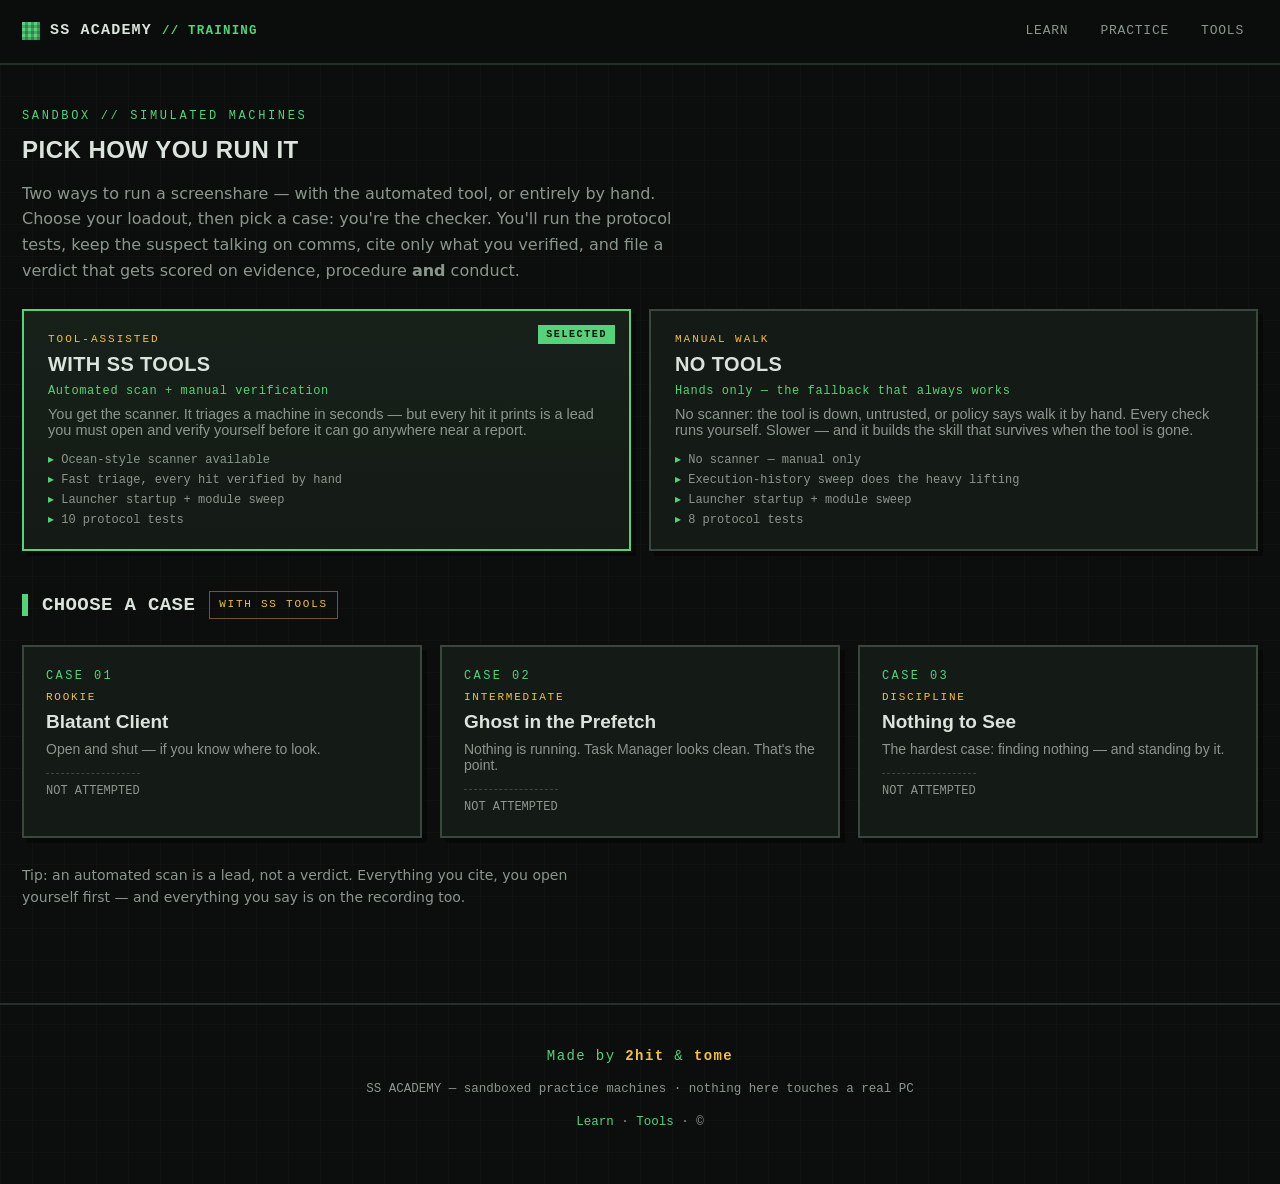
==== commit 5c6cb038: "Rebuild the machine wall and make the site citable by search The screenshare check was shallow where" ====
--- a/practice.html
+++ b/practice.html
@@ -3,8 +3,32 @@
 <head>
   <meta charset="utf-8">
   <meta name="viewport" content="width=device-width, initial-scale=1">
-  <title>Practice — SS Academy</title>
-  <meta name="description" content="Play a Minecraft screenshare simulator: pick a mode (with SS tools or without), run the protocol tests, handle the suspect's talk, cite evidence, file a verdict.">
+  <title>Practice Simulator — Minecraft Screenshare (SS) Trainer | SS Academy</title>
+  <meta name="description" content="Free Minecraft screenshare practice simulator. Run three cases as the checker: process triage, mod-folder and launcher inspection, comms with the suspect, citing only verified evidence, a field test, and an appeal panel that strikes weak citations.">
+  <meta name="keywords" content="minecraft screenshare simulator, ss practice, minecraft staff training, how to screenshare minecraft, pc check practice, minecraft mod checker practice">
+  <link rel="canonical" href="https://tomeiiihrby-web.github.io/ss-academy/practice.html">
+  <meta property="og:type" content="website">
+  <meta property="og:site_name" content="SS Academy">
+  <meta property="og:title" content="Minecraft Screenshare Practice Simulator — SS Academy">
+  <meta property="og:description" content="Three simulated cases. You are the checker: run the tests, handle the suspect, cite only what you verified, then defend the file at appeal.">
+  <meta property="og:url" content="https://tomeiiihrby-web.github.io/ss-academy/practice.html">
+  <link rel="icon" href="data:image/svg+xml,%3Csvg%20xmlns='http://www.w3.org/2000/svg'%20viewBox='0%200%2016%2016'%3E%3Crect%20width='16'%20height='16'%20fill='%2357d17a'/%3E%3Crect%20width='16'%20height='5'%20fill='%232c7a48'/%3E%3C/svg%3E">
+  <link rel="stylesheet" href="assets/styles.css">
+  <script type="application/ld+json">
+  {
+    "@context": "https://schema.org",
+    "@type": "WebApplication",
+    "name": "SS Academy — Minecraft Screenshare Practice Simulator",
+    "url": "https://tomeiiihrby-web.github.io/ss-academy/practice.html",
+    "applicationCategory": "EducationalApplication",
+    "operatingSystem": "Any (runs in the browser, no install, no download)",
+    "browserRequirements": "Requires JavaScript",
+    "description": "A browser-based trainer for Minecraft server staff learning to run a screenshare (SS / PC check). Three simulated cases cover a blatant injected client, deleted-evidence forensics, and a case where the correct verdict is no ban. The player runs protocol tests, triages a full Task Manager, inspects mod folders and launcher logs, handles the suspect on recorded comms, cites only hand-verified artifacts, answers a field test, and defends the report before an appeal panel.",
+    "offers": { "@type": "Offer", "price": "0", "priceCurrency": "USD" },
+    "isAccessibleForFree": true,
+    "publisher": { "@type": "Organization", "name": "SS Academy" }
+  }
+  </script>
   <link rel="icon" href="data:image/svg+xml,%3Csvg%20xmlns='http://www.w3.org/2000/svg' viewBox='0 0 16 16'%3E%3Crect width='16' height='16' fill='%2357d17a'/%3E%3Crect width='16' height='5' fill='%232c7a48'/%3E%3C/svg%3E">
   <link rel="stylesheet" href="assets/styles.css">
 </head>
@@ -257,6 +281,7 @@
   </footer>
 
   <script src="assets/scenarios.js"></script>
+  <script src="assets/machines.js"></script>
   <script src="assets/session.js"></script>
   <script src="assets/sim.js"></script>
 </body>
--- a/assets/styles.css
+++ b/assets/styles.css
@@ -674,6 +674,239 @@
 .debrief-point b { font-family: var(--mono); font-size: 13px; color: var(--accent); letter-spacing: .05em; text-transform: uppercase; }
 .debrief-point span { color: var(--muted); font-size: 14.5px; }
 
+/* ---------- the machine wall: Task Manager ---------- */
+
+.tm { display: flex; flex-direction: column; gap: 8px; }
+
+.tm-bar {
+  font-family: var(--mono);
+  font-size: 11px;
+  letter-spacing: .1em;
+  color: var(--muted);
+  text-transform: uppercase;
+}
+
+.tm-table {
+  border: 2px solid var(--line);
+  background: var(--bg2);
+  max-height: 460px;
+  overflow-y: auto;
+  overflow-x: auto;
+}
+
+.tm-row {
+  display: grid;
+  grid-template-columns: minmax(150px, 2.2fr) 62px 60px 84px 66px minmax(70px, .9fr);
+  gap: 10px;
+  align-items: center;
+  width: 100%;
+  text-align: left;
+  background: transparent;
+  border: 0;
+  border-bottom: 1px solid var(--line);
+  border-left: 3px solid transparent;
+  color: var(--text);
+  padding: 5px 10px;
+  cursor: pointer;
+  font-family: var(--mono);
+  font-size: 12px;
+}
+.tm-row:hover { background: var(--panel2); border-left-color: var(--line-hi); }
+.tm-row.cited { border-left-color: var(--accent); background: rgba(87, 209, 122, .07); }
+
+.tm-head-row {
+  position: sticky;
+  top: 0;
+  z-index: 2;
+  background: var(--panel);
+  border-bottom: 2px solid var(--line-hi);
+  color: var(--accent);
+  font-size: 10.5px;
+  letter-spacing: .12em;
+  text-transform: uppercase;
+  cursor: default;
+}
+.tm-head-row:hover { background: var(--panel); border-left-color: transparent; }
+
+.tm-c {
+  white-space: nowrap;
+  overflow: hidden;
+  text-overflow: ellipsis;
+}
+.tm-c:nth-child(2), .tm-c:nth-child(3), .tm-c:nth-child(5) { text-align: right; color: var(--muted); }
+.tm-c:nth-child(4) { text-align: right; }
+.tm-c:nth-child(6) { color: var(--muted); }
+
+/* ---------- mod folders ---------- */
+
+.mod-folder-row { align-items: center; }
+.mod-count {
+  font-family: var(--mono);
+  font-size: 11.5px;
+  color: var(--gold);
+  background: rgba(240, 192, 74, .1);
+  border: 1px solid #6b5a22;
+  padding: 3px 8px;
+  flex-shrink: 0;
+  white-space: nowrap;
+}
+
+/* ---------- new content panels (launcherStartup + mod folders) ---------- */
+
+.launcher-startup {
+  border: 2px solid var(--line);
+  background: var(--panel);
+  padding: 16px 18px;
+  font-family: var(--mono);
+  font-size: 12.5px;
+  color: var(--text);
+}
+.launcher-startup-title {
+  font-family: var(--display);
+  font-size: 19px;
+  letter-spacing: .02em;
+  color: var(--accent);
+  margin: 0 0 6px;
+}
+.launcher-startup-meta {
+  font-size: 13px;
+  color: var(--blue);
+  margin-bottom: 12px;
+}
+.launcher-startup-log {
+  white-space: pre;
+  overflow-x: auto;
+  color: var(--muted);
+  font-size: 12px;
+  line-height: 1.5;
+  margin: 0;
+  border-top: 1px dashed var(--line-hi);
+  padding-top: 10px;
+  font-family: var(--mono);
+}
+.launcher-startup-log b {
+  color: var(--text);
+}
+
+.mod-folder {
+  border: 2px solid var(--line);
+  background: var(--panel);
+  padding: 16px 18px;
+  font-family: var(--mono);
+  font-size: 12.5px;
+  color: var(--text);
+}
+.mod-folder-title {
+  font-family: var(--display);
+  font-size: 19px;
+  letter-spacing: .02em;
+  color: var(--gold);
+  margin: 0 0 6px;
+}
+.mod-folder-meta {
+  font-size: 13px;
+  color: var(--blue);
+  margin-bottom: 12px;
+}
+.mod-bundle {
+  display: flex;
+  flex-direction: column;
+  gap: 8px;
+}
+.mod-row {
+  display: flex;
+  align-items: center;
+  gap: 12px;
+  padding: 9px 12px;
+  border: 2px solid var(--line);
+  background: var(--panel2);
+}
+.mod-row:hover { border-color: var(--line-hi); background: #1e261f; }
+.mod-row-title {
+  font-family: var(--mono);
+  font-size: 13.5px;
+  font-weight: 600;
+}
+.mod-row-count {
+  font-family: var(--mono);
+  font-size: 12px;
+  color: var(--muted);
+  flex-shrink: 0;
+}
+.mod-row-sub {
+  font-size: 11px;
+  color: var(--muted);
+  white-space: nowrap;
+}
+.mod-hack {
+  margin-top: 14px;
+  padding: 12px 14px;
+  border: 2px dashed var(--line-hi);
+  background: rgba(229,83,75,.06);
+}
+.mod-hack-title {
+  font-family: var(--display);
+  font-size: 16px;
+  letter-spacing: .02em;
+  color: var(--red);
+  margin: 0 0 6px;
+}
+.mod-hack-list {
+  list-style: none;
+  margin: 0;
+  padding: 0;
+}
+.mod-hack-list li {
+  font-family: var(--mono);
+  font-size: 12.5px;
+  color: var(--text);
+  padding: 3px 0;
+}
+.mod-hack-list li::before { content: "\25B6\0020"; color: var(--red); }
+
+/* ---------- FAQ ---------- */
+
+.faq { display: grid; gap: 10px; }
+
+.faq-item {
+  background: var(--panel);
+  border: 2px solid var(--line);
+  border-left: 6px solid var(--accent-dim);
+}
+.faq-item[open] { border-left-color: var(--accent); }
+
+.faq-item summary {
+  font-family: var(--mono);
+  font-size: 14.5px;
+  font-weight: 700;
+  color: var(--accent);
+  padding: 14px 18px;
+  cursor: pointer;
+  list-style: none;
+  letter-spacing: .02em;
+}
+.faq-item summary::-webkit-details-marker { display: none; }
+.faq-item summary::before { content: "\25B8\0020"; color: var(--muted); }
+.faq-item[open] summary::before { content: "\25BE\0020"; }
+.faq-item summary:hover { background: var(--panel2); }
+
+.faq-item p {
+  margin: 0;
+  padding: 0 18px 16px 18px;
+  color: var(--muted);
+  font-size: 15px;
+  max-width: 74ch;
+}
+.faq-item code {
+  font-family: var(--mono);
+  font-size: 13px;
+  background: var(--bg2);
+  border: 1px solid var(--line);
+  padding: 1px 5px;
+  color: var(--text);
+  word-break: break-all;
+}
+
 /* ---------- footer ---------- */
 
 .footer {
@@ -696,6 +929,14 @@
 }
 
 @media (max-width: 760px) {
+  .tm-row {
+    grid-template-columns: minmax(120px, 2fr) 54px 52px 74px 58px 60px;
+    gap: 7px;
+    font-size: 11px;
+    padding: 5px 8px;
+  }
+  .tm-table { max-height: 380px; }
+  .mod-count { font-size: 10.5px; padding: 2px 6px; }
   .sim-main { grid-template-columns: 1fr; }
   .panel-nav { flex-direction: row; overflow-x: auto; border-right: none; border-bottom: 2px solid var(--line); }
   .panel-tab { white-space: nowrap; }
--- a/assets/styles.css
+++ b/assets/styles.css
@@ -674,6 +674,239 @@
 .debrief-point b { font-family: var(--mono); font-size: 13px; color: var(--accent); letter-spacing: .05em; text-transform: uppercase; }
 .debrief-point span { color: var(--muted); font-size: 14.5px; }
 
+/* ---------- the machine wall: Task Manager ---------- */
+
+.tm { display: flex; flex-direction: column; gap: 8px; }
+
+.tm-bar {
+  font-family: var(--mono);
+  font-size: 11px;
+  letter-spacing: .1em;
+  color: var(--muted);
+  text-transform: uppercase;
+}
+
+.tm-table {
+  border: 2px solid var(--line);
+  background: var(--bg2);
+  max-height: 460px;
+  overflow-y: auto;
+  overflow-x: auto;
+}
+
+.tm-row {
+  display: grid;
+  grid-template-columns: minmax(150px, 2.2fr) 62px 60px 84px 66px minmax(70px, .9fr);
+  gap: 10px;
+  align-items: center;
+  width: 100%;
+  text-align: left;
+  background: transparent;
+  border: 0;
+  border-bottom: 1px solid var(--line);
+  border-left: 3px solid transparent;
+  color: var(--text);
+  padding: 5px 10px;
+  cursor: pointer;
+  font-family: var(--mono);
+  font-size: 12px;
+}
+.tm-row:hover { background: var(--panel2); border-left-color: var(--line-hi); }
+.tm-row.cited { border-left-color: var(--accent); background: rgba(87, 209, 122, .07); }
+
+.tm-head-row {
+  position: sticky;
+  top: 0;
+  z-index: 2;
+  background: var(--panel);
+  border-bottom: 2px solid var(--line-hi);
+  color: var(--accent);
+  font-size: 10.5px;
+  letter-spacing: .12em;
+  text-transform: uppercase;
+  cursor: default;
+}
+.tm-head-row:hover { background: var(--panel); border-left-color: transparent; }
+
+.tm-c {
+  white-space: nowrap;
+  overflow: hidden;
+  text-overflow: ellipsis;
+}
+.tm-c:nth-child(2), .tm-c:nth-child(3), .tm-c:nth-child(5) { text-align: right; color: var(--muted); }
+.tm-c:nth-child(4) { text-align: right; }
+.tm-c:nth-child(6) { color: var(--muted); }
+
+/* ---------- mod folders ---------- */
+
+.mod-folder-row { align-items: center; }
+.mod-count {
+  font-family: var(--mono);
+  font-size: 11.5px;
+  color: var(--gold);
+  background: rgba(240, 192, 74, .1);
+  border: 1px solid #6b5a22;
+  padding: 3px 8px;
+  flex-shrink: 0;
+  white-space: nowrap;
+}
+
+/* ---------- new content panels (launcherStartup + mod folders) ---------- */
+
+.launcher-startup {
+  border: 2px solid var(--line);
+  background: var(--panel);
+  padding: 16px 18px;
+  font-family: var(--mono);
+  font-size: 12.5px;
+  color: var(--text);
+}
+.launcher-startup-title {
+  font-family: var(--display);
+  font-size: 19px;
+  letter-spacing: .02em;
+  color: var(--accent);
+  margin: 0 0 6px;
+}
+.launcher-startup-meta {
+  font-size: 13px;
+  color: var(--blue);
+  margin-bottom: 12px;
+}
+.launcher-startup-log {
+  white-space: pre;
+  overflow-x: auto;
+  color: var(--muted);
+  font-size: 12px;
+  line-height: 1.5;
+  margin: 0;
+  border-top: 1px dashed var(--line-hi);
+  padding-top: 10px;
+  font-family: var(--mono);
+}
+.launcher-startup-log b {
+  color: var(--text);
+}
+
+.mod-folder {
+  border: 2px solid var(--line);
+  background: var(--panel);
+  padding: 16px 18px;
+  font-family: var(--mono);
+  font-size: 12.5px;
+  color: var(--text);
+}
+.mod-folder-title {
+  font-family: var(--display);
+  font-size: 19px;
+  letter-spacing: .02em;
+  color: var(--gold);
+  margin: 0 0 6px;
+}
+.mod-folder-meta {
+  font-size: 13px;
+  color: var(--blue);
+  margin-bottom: 12px;
+}
+.mod-bundle {
+  display: flex;
+  flex-direction: column;
+  gap: 8px;
+}
+.mod-row {
+  display: flex;
+  align-items: center;
+  gap: 12px;
+  padding: 9px 12px;
+  border: 2px solid var(--line);
+  background: var(--panel2);
+}
+.mod-row:hover { border-color: var(--line-hi); background: #1e261f; }
+.mod-row-title {
+  font-family: var(--mono);
+  font-size: 13.5px;
+  font-weight: 600;
+}
+.mod-row-count {
+  font-family: var(--mono);
+  font-size: 12px;
+  color: var(--muted);
+  flex-shrink: 0;
+}
+.mod-row-sub {
+  font-size: 11px;
+  color: var(--muted);
+  white-space: nowrap;
+}
+.mod-hack {
+  margin-top: 14px;
+  padding: 12px 14px;
+  border: 2px dashed var(--line-hi);
+  background: rgba(229,83,75,.06);
+}
+.mod-hack-title {
+  font-family: var(--display);
+  font-size: 16px;
+  letter-spacing: .02em;
+  color: var(--red);
+  margin: 0 0 6px;
+}
+.mod-hack-list {
+  list-style: none;
+  margin: 0;
+  padding: 0;
+}
+.mod-hack-list li {
+  font-family: var(--mono);
+  font-size: 12.5px;
+  color: var(--text);
+  padding: 3px 0;
+}
+.mod-hack-list li::before { content: "\25B6\0020"; color: var(--red); }
+
+/* ---------- FAQ ---------- */
+
+.faq { display: grid; gap: 10px; }
+
+.faq-item {
+  background: var(--panel);
+  border: 2px solid var(--line);
+  border-left: 6px solid var(--accent-dim);
+}
+.faq-item[open] { border-left-color: var(--accent); }
+
+.faq-item summary {
+  font-family: var(--mono);
+  font-size: 14.5px;
+  font-weight: 700;
+  color: var(--accent);
+  padding: 14px 18px;
+  cursor: pointer;
+  list-style: none;
+  letter-spacing: .02em;
+}
+.faq-item summary::-webkit-details-marker { display: none; }
+.faq-item summary::before { content: "\25B8\0020"; color: var(--muted); }
+.faq-item[open] summary::before { content: "\25BE\0020"; }
+.faq-item summary:hover { background: var(--panel2); }
+
+.faq-item p {
+  margin: 0;
+  padding: 0 18px 16px 18px;
+  color: var(--muted);
+  font-size: 15px;
+  max-width: 74ch;
+}
+.faq-item code {
+  font-family: var(--mono);
+  font-size: 13px;
+  background: var(--bg2);
+  border: 1px solid var(--line);
+  padding: 1px 5px;
+  color: var(--text);
+  word-break: break-all;
+}
+
 /* ---------- footer ---------- */
 
 .footer {
@@ -696,6 +929,14 @@
 }
 
 @media (max-width: 760px) {
+  .tm-row {
+    grid-template-columns: minmax(120px, 2fr) 54px 52px 74px 58px 60px;
+    gap: 7px;
+    font-size: 11px;
+    padding: 5px 8px;
+  }
+  .tm-table { max-height: 380px; }
+  .mod-count { font-size: 10.5px; padding: 2px 6px; }
   .sim-main { grid-template-columns: 1fr; }
   .panel-nav { flex-direction: row; overflow-x: auto; border-right: none; border-bottom: 2px solid var(--line); }
   .panel-tab { white-space: nowrap; }
